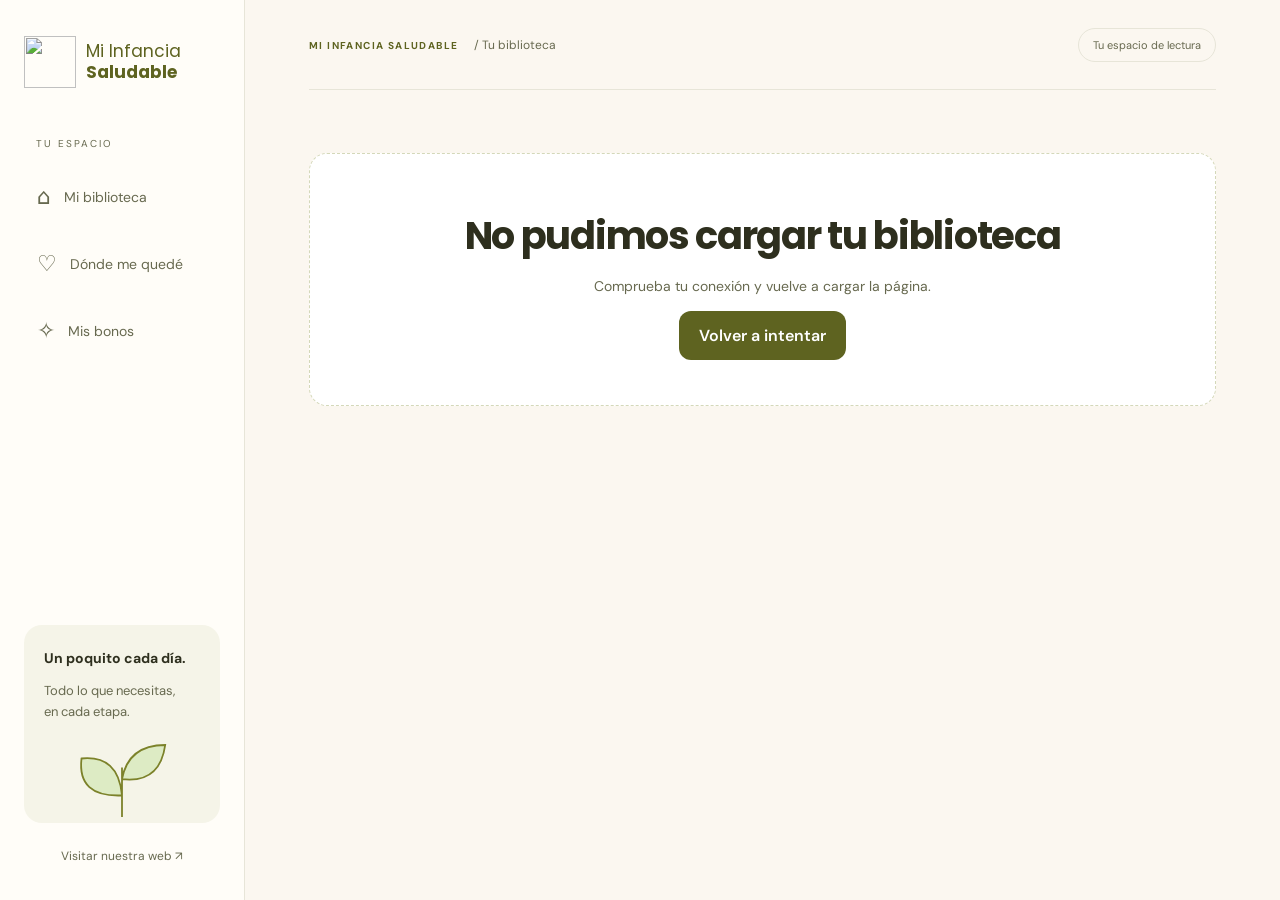
==== portal/index.html @ 3d2889b4 "Add responsive ebook library and saved reading pages" ====
<!doctype html>
<html lang="es"><head><meta charset="utf-8"><meta name="viewport" content="width=device-width,initial-scale=1,viewport-fit=cover"><meta name="theme-color" content="#5e6320"><title>Mi biblioteca · Mi Infancia Saludable</title><link rel="stylesheet" href="style.css"><script src="app.js" defer></script></head>
<body><a class="skip" href="#main">Ir al contenido</a><aside class="sidebar"><a class="brand" href="#inicio"><img src="logo.webp" alt=""><span>Mi Infancia<br><strong>Saludable</strong></span></a><p class="nav-label">TU ESPACIO</p><nav aria-label="Principal"><a href="#inicio" data-nav="inicio">⌂ <span>Mi biblioteca</span></a><a href="#guardados" data-nav="guardados">♡ <span>Dónde me quedé</span></a><a href="#bonos" data-nav="bonos">✧ <span>Mis bonos</span></a></nav><div class="sidebar-note"><span>Un poquito cada día.</span><p>Todo lo que necesitas,<br>en cada etapa.</p><svg viewBox="0 0 130 100" aria-hidden="true"><path d="M65 90V35M65 66Q15 68 20 25Q61 21 65 66M65 48Q107 53 113 10Q72 10 65 48" fill="#ddebc4" stroke="#7c822a" stroke-width="2"/></svg></div><a class="web-link" href="https://www.minfanciasaludable.com/" target="_blank" rel="noopener">Visitar nuestra web ↗</a></aside>
<main id="main"><header class="topbar"><span class="crumb">MI INFANCIA SALUDABLE <span>/ Tu biblioteca</span></span><span class="pill">Tu espacio de lectura</span></header><section id="dashboard"></section></main>
<nav class="bottom-nav" aria-label="Navegación móvil"><a href="#inicio" data-nav="inicio">⌂<span>Biblioteca</span></a><a href="#guardados" data-nav="guardados">♡<span>Dónde me quedé</span></a><a href="#bonos" data-nav="bonos">✧<span>Bonos</span></a></nav>
<section id="reader" hidden aria-label="Lector de ebooks"><header class="reader-head"><button id="close-reader" class="round" aria-label="Volver a mi biblioteca">←</button><div><strong id="reader-title"></strong><p id="reader-subtitle"></p></div><button id="zoom" class="round" aria-label="Ampliar página">＋</button></header><div class="reader-options"><label>Buscar en este material<input id="book-search" type="search" placeholder="Ingrediente, receta o tema…"></label><div id="search-results" aria-live="polite"></div></div><div id="page-stage"><div id="page-status" role="status">Cargando página…</div><img id="page-image" alt="" draggable="false"><details id="accessible-text"><summary>Ver texto de esta página</summary><div></div></details></div><footer class="reader-controls"><div class="page-nav"><button id="prev" class="round" aria-label="Página anterior">←</button><label>Página <input id="page-number" type="number" min="1" aria-label="Ir a la página"> <span id="page-total"></span></label><button id="next" class="round" aria-label="Página siguiente">→</button></div><button id="save-page" class="primary">♡ Marcar esta página</button><div class="reader-progress"><span></span></div></footer></section><div id="toast" role="status" aria-live="polite"></div></body></html>
---- portal/style.css ----
@import url('https://fonts.googleapis.com/css2?family=DM+Sans:wght@400;500;600;700&family=Poppins:wght@500;600;700&display=swap');
:root{--cream:#fbf7f0;--olive:#5e6320;--ink:#2e2f1e;--muted:#67694f;--line:#e7e5d8;--coral:#f87c5a;--white:#fff;--shadow:0 8px 30px #2e2f1e08}*{box-sizing:border-box}html{scroll-behavior:smooth}body{margin:0;background:var(--cream);color:var(--ink);font-family:'DM Sans',system-ui,sans-serif;font-size:16px}a{color:inherit;text-decoration:none}button,input,summary{font:inherit}button,a,summary{-webkit-tap-highlight-color:transparent}button,summary{cursor:pointer}button{border:0}button:focus-visible,a:focus-visible,input:focus-visible,summary:focus-visible{outline:3px solid var(--coral);outline-offset:4px}button:disabled{opacity:.4;cursor:default}.skip{position:fixed;top:-90px;padding:12px;background:white;z-index:100}.skip:focus{top:0}.sidebar{width:245px;position:fixed;inset:0 auto 0 0;background:#fffdf8;border-right:1px solid var(--line);padding:36px 24px;display:flex;flex-direction:column}.brand{display:flex;align-items:center;gap:10px;font-size:17px;line-height:1.25;color:var(--olive);font-family:Poppins,sans-serif}.brand img{width:52px;height:52px;object-fit:contain}.nav-label{font-size:10px;letter-spacing:2px;color:var(--muted);margin:48px 12px 15px}.sidebar nav{display:grid;gap:8px}.sidebar nav a{display:flex;align-items:center;gap:13px;padding:15px 13px;border-radius:12px;font-size:22px;color:var(--muted)}.sidebar nav a span{font-size:14px}.sidebar nav a.active{background:#eef0dc;color:var(--olive);font-weight:700}.sidebar-note{background:#f5f4e8;border-radius:18px;margin-top:auto;padding:22px 20px;overflow:hidden}.sidebar-note span{font-weight:700;font-size:14px}.sidebar-note p{font-size:13px;color:var(--muted);line-height:1.6}.sidebar-note svg{height:90px;width:130px;display:block;margin:0 auto -25px}.web-link{font-size:12px;text-align:center;color:var(--muted);margin-top:25px}main{margin-left:245px;padding:0 5%;max-width:1570px}.topbar{height:90px;border-bottom:1px solid var(--line);display:flex;justify-content:space-between;align-items:center;gap:10px}.crumb{font-size:10px;font-weight:700;letter-spacing:1.4px;color:var(--olive)}.crumb span{font-size:12px;letter-spacing:0;color:var(--muted);font-weight:400;margin-left:12px}.pill{border:1px solid var(--line);border-radius:30px;padding:9px 14px;font-size:11px;color:var(--muted)}#dashboard{padding:38px 0 60px}.eyebrow{font-size:11px;color:var(--olive);font-weight:700;letter-spacing:2px}h1,h2,h3{font-family:Poppins,system-ui,sans-serif}h1{font-size:clamp(27px,3vw,40px);line-height:1.3;letter-spacing:-1.3px;margin:12px 0}h2{font-size:22px;letter-spacing:-.6px;margin:0}p{line-height:1.6}.intro{margin:0;color:var(--muted);max-width:660px}.welcome{display:flex;justify-content:space-between;align-items:center;margin-bottom:28px}.welcome-badge{display:grid;place-items:center;border-radius:50%;width:80px;height:80px;background:#eaf0d9;color:var(--olive);font-size:35px}.resume{background:#eef0dc;border:1px solid #dfe2c1;padding:24px 28px;border-radius:20px;display:flex;align-items:center;gap:20px;margin:28px 0 34px}.resume-icon{width:48px;height:48px;border-radius:14px;background:#fffdf6;display:grid;place-items:center;font-size:26px;flex:none;color:var(--olive)}.resume-copy{flex:1}.resume-copy strong{font-family:Poppins;font-size:16px}.resume-copy p{font-size:13px;color:var(--muted);margin:4px 0}.primary{background:var(--olive);color:white;border-radius:12px;padding:14px 20px;min-height:48px;font-weight:600}.primary:hover{background:#747a2a}.section-head{display:flex;justify-content:space-between;align-items:center;gap:16px;margin:36px 0 20px}.section-head p{font-size:13px;margin:6px 0;color:var(--muted)}.small-count{color:var(--muted);font-size:12px}.search{width:100%;border:1px solid var(--line);background:#fffdf9;border-radius:13px;padding:14px 16px;margin-bottom:20px;min-height:48px}.stage-grid{display:grid;grid-template-columns:repeat(2,minmax(0,1fr));gap:18px}.stage{background:white;border:1px solid var(--line);border-radius:18px;box-shadow:var(--shadow);overflow:hidden}.stage summary{display:flex;align-items:center;gap:16px;padding:22px;list-style:none;min-height:120px}.stage summary::-webkit-details-marker{display:none}.stage-icon{display:grid;place-items:center;width:58px;height:67px;border-radius:14px;flex:none;background:var(--tint);color:var(--olive);font-size:24px}.stage summary .summary-copy{flex:1}.stage h3{font-size:17px;margin:0 0 4px;letter-spacing:-.4px}.stage .description{font-size:12px;margin:0;color:var(--muted)}.stage .metadata{font-size:10px;color:var(--muted);margin:10px 0 0;letter-spacing:.4px}.chevron{color:var(--olive);transition:transform .2s}.stage[open] .chevron{transform:rotate(180deg)}.parts{padding:0 20px 16px;border-top:1px solid #f3f1e8}.part{width:100%;display:flex;align-items:center;gap:12px;text-align:left;padding:14px 0;background:transparent;border-bottom:1px solid #f2f1e8;color:var(--ink);min-height:60px}.part:last-child{border:0}.part img{width:36px;height:46px;object-fit:cover;border-radius:4px;border:1px solid var(--line)}.part-copy{flex:1}.part small{display:block;margin-top:3px;color:var(--muted);font-size:11px}.part .open-label{font-size:12px;color:var(--olive);font-weight:600}.bonus-grid{display:grid;grid-template-columns:1fr 1fr;gap:18px}.bonus{position:relative;display:flex;gap:20px;align-items:center;text-align:left;border-radius:18px;padding:25px;min-height:160px;background:#fff0e6;border:1px solid #f1dfd3;color:var(--ink)}.bonus:nth-child(2){background:#f2efdf;border-color:#e4e1cc}.bonus .bonus-symbol{font-size:42px}.bonus h3{font-size:18px;margin:7px 0}.bonus p{font-size:12px;color:var(--muted);margin:0}.bonus .eyebrow{font-size:9px;color:#925239}.bonus .bonus-action{display:block;font-size:12px;margin-top:13px;color:var(--olive);font-weight:700}.footnote{font-size:11px;color:var(--muted);border-top:1px solid var(--line);margin-top:38px;padding-top:20px}.empty{background:white;border:1px dashed #d4d8b9;border-radius:18px;text-align:center;padding:45px 25px;margin:25px 0}.empty p{color:var(--muted);font-size:14px}.saved-list{display:grid;gap:14px;margin:25px 0}.saved-card{display:flex;align-items:center;gap:16px;padding:18px;background:white;border:1px solid var(--line);border-radius:16px}.saved-card img{width:52px;height:68px;object-fit:cover;border-radius:6px}.saved-card .saved-copy{flex:1}.saved-card h3{font-size:15px;margin:0}.saved-card p{font-size:12px;margin:5px 0;color:var(--muted)}.remove{background:transparent;color:var(--muted);padding:12px}.bottom-nav{display:none}[hidden]{display:none!important}#reader{position:fixed;inset:0;background:#eeede5;z-index:30;display:flex;flex-direction:column}.reader-head{background:#fffdf8;min-height:75px;display:flex;align-items:center;gap:15px;padding:12px max(20px,calc((100vw - 950px)/2));border-bottom:1px solid var(--line)}.reader-head>div{flex:1}.reader-head strong{font-family:Poppins;font-size:16px}.reader-head p{margin:3px 0;font-size:12px;color:var(--muted)}.round{height:46px;min-width:46px;border-radius:12px;background:#f3f3e5;color:var(--olive);font-size:22px}.reader-options{width:min(950px,100%);margin:auto;padding:12px 20px;background:#eeede5}.reader-options label{display:flex;align-items:center;gap:14px;font-size:11px;color:var(--muted)}.reader-options input{flex:1;min-width:0;border:1px solid var(--line);border-radius:10px;background:white;padding:10px}.reader-options #search-results{max-height:150px;overflow:auto;display:flex;gap:6px;flex-wrap:wrap}.search-result{background:white;color:var(--olive);border-radius:6px;padding:9px;font-size:12px;margin-top:5px;text-align:left}#page-stage{flex:1;overflow:auto;overscroll-behavior:contain;text-align:center;padding:12px 16px 30px;position:relative}#page-image{width:min(100%,760px);height:auto;box-shadow:0 8px 35px #2e2f1e18;background:white}#page-stage.zoomed #page-image{width:1300px;max-width:none}#page-status{font-size:13px;color:var(--muted);padding:12px}#accessible-text{max-width:760px;margin:20px auto;text-align:left;background:#fffdf8;padding:15px;border-radius:12px}#accessible-text summary{font-size:12px;color:var(--olive)}#accessible-text div{white-space:pre-wrap;font-size:16px;line-height:1.7;margin-top:15px}.reader-controls{background:#fffdf8;padding:12px 20px calc(12px + env(safe-area-inset-bottom));display:flex;gap:20px;align-items:center;justify-content:center;position:relative;box-shadow:0 -4px 18px #2e2f1e07}.page-nav{display:flex;align-items:center;gap:14px}.page-nav label{font-size:12px;color:var(--muted);white-space:nowrap}.page-nav input{width:55px;padding:10px 4px;text-align:center;border:1px solid var(--line);border-radius:8px;color:var(--ink);font-weight:700}.reader-progress{position:absolute;height:3px;top:0;left:0;right:0;background:#e1e4ce}.reader-progress span{display:block;height:100%;background:var(--olive);transition:width .2s}#toast{position:fixed;bottom:100px;left:50%;transform:translateX(-50%);background:var(--ink);color:white;border-radius:12px;padding:14px 20px;font-size:13px;z-index:60;opacity:0;pointer-events:none;transition:opacity .2s;max-width:90vw}#toast.visible{opacity:1}.highlight-note{font-size:11px;color:var(--muted);margin:0 0 15px}
@media(min-width:1450px){.stage-grid{grid-template-columns:repeat(3,minmax(0,1fr))}}@media(max-width:1000px){.sidebar{width:210px;padding:30px 18px}main{margin-left:210px;padding:0 4%}.stage summary{padding:17px;gap:12px}.stage-icon{width:45px;height:56px}.stage h3{font-size:16px}.bonus{padding:20px;gap:12px}.bonus-symbol{display:none}.resume{padding:22px;gap:12px}}@media(max-width:700px){.sidebar{display:none}main{margin:0;padding:0 20px}.topbar{height:65px}.crumb{font-size:9px}.crumb span{display:none}.pill{font-size:9px;padding:7px 10px}#dashboard{padding:26px 0 95px}.welcome{margin-bottom:18px}.welcome-badge{width:52px;height:52px;font-size:25px;margin-left:12px;flex:none}h1{font-size:29px;letter-spacing:-1px}.intro{font-size:14px}.eyebrow{font-size:9px}.resume{padding:18px;margin:24px 0 27px;flex-wrap:wrap;border-radius:16px;gap:12px}.resume-icon{width:40px;height:40px}.resume-copy{min-width:180px}.resume-copy strong{font-size:14px}.resume .primary{width:100%;min-height:46px}.section-head{margin:28px 0 18px}h2{font-size:20px}.section-head p{font-size:12px}.small-count{font-size:10px}.stage-grid{grid-template-columns:1fr;gap:12px}.stage summary{min-height:108px;padding:18px}.stage-icon{width:54px;height:64px;font-size:25px}.stage h3{font-size:18px}.stage .description{font-size:13px}.stage .metadata{font-size:10px;margin-top:7px}.bonus-grid{grid-template-columns:1fr;gap:12px}.bonus{min-height:140px;padding:22px}.bonus .bonus-symbol{display:block;font-size:35px}.bottom-nav{position:fixed;inset:auto 0 0;display:flex;justify-content:space-around;background:#fffdf8ef;backdrop-filter:blur(15px);border-top:1px solid var(--line);padding:9px 10px calc(9px + env(safe-area-inset-bottom));z-index:20}.bottom-nav a{display:grid;justify-items:center;gap:3px;font-size:24px;color:var(--muted);min-width:80px;padding:4px}.bottom-nav span{font-size:10px}.bottom-nav a.active{color:var(--olive);font-weight:700}.saved-card{padding:14px;gap:10px;flex-wrap:wrap}.saved-card .primary{padding:12px;font-size:12px}.reader-head{padding:12px 15px;gap:10px;min-height:72px}.reader-head strong{font-size:14px}.reader-head p{font-size:10px}.reader-options{padding:9px 15px}.reader-options label{font-size:0}.reader-options input{font-size:13px;min-height:40px}#page-stage{padding:8px 6px 20px}.reader-controls{padding:12px 16px calc(12px + env(safe-area-inset-bottom));display:grid;gap:10px}.page-nav{justify-content:center;gap:20px}.reader-controls .primary{min-width:260px;font-size:13px}.footnote{font-size:10px}.search{font-size:14px}}
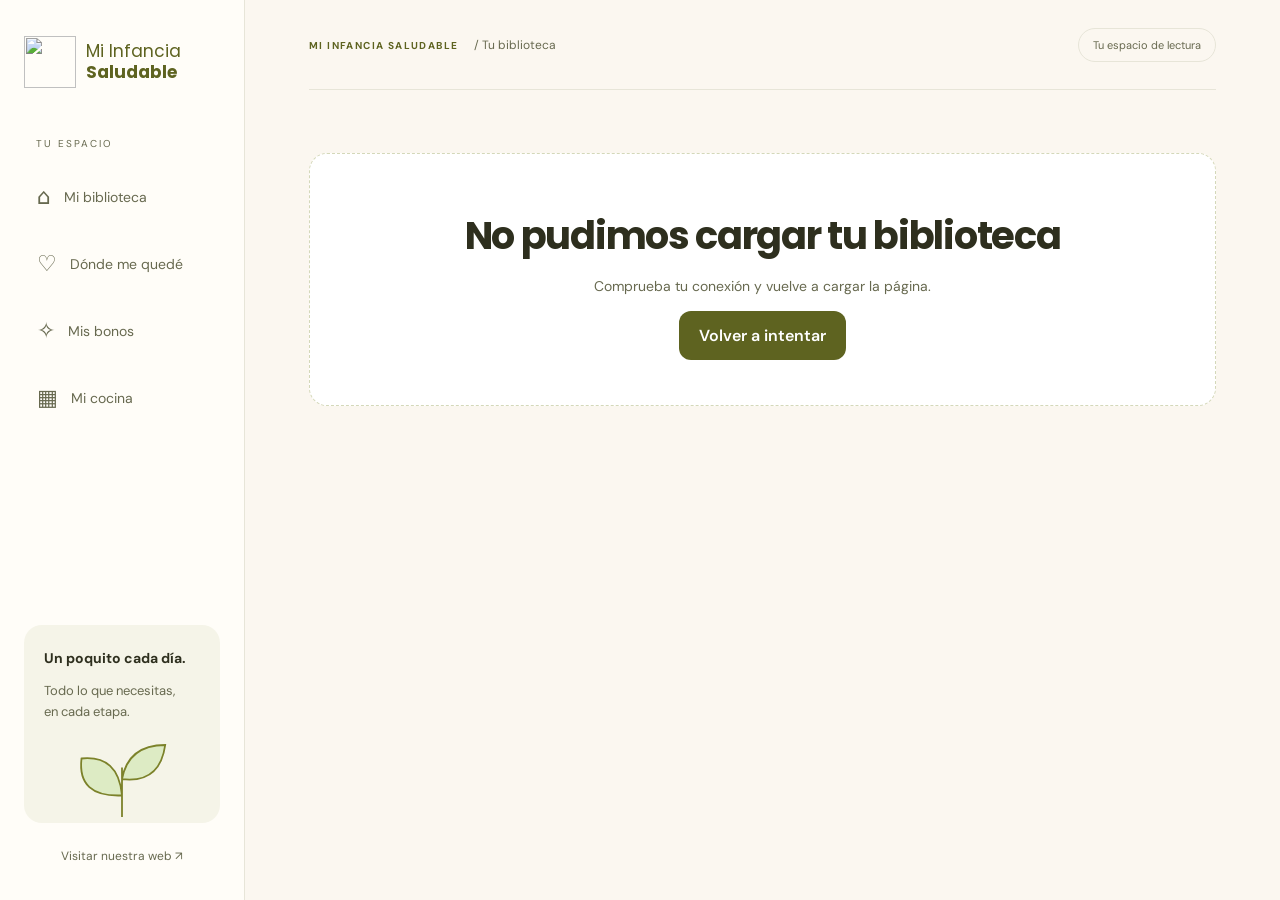
==== commit 4262a729: "Add cooking portion calculator and consolidated shopping list without prices" ====
--- a/portal/index.html
+++ b/portal/index.html
@@ -1,6 +1,6 @@
 <!doctype html>
-<html lang="es"><head><meta charset="utf-8"><meta name="viewport" content="width=device-width,initial-scale=1,viewport-fit=cover"><meta name="theme-color" content="#5e6320"><title>Mi biblioteca · Mi Infancia Saludable</title><link rel="stylesheet" href="style.css"><script src="app.js" defer></script></head>
-<body><a class="skip" href="#main">Ir al contenido</a><aside class="sidebar"><a class="brand" href="#inicio"><img src="logo.webp" alt=""><span>Mi Infancia<br><strong>Saludable</strong></span></a><p class="nav-label">TU ESPACIO</p><nav aria-label="Principal"><a href="#inicio" data-nav="inicio">⌂ <span>Mi biblioteca</span></a><a href="#guardados" data-nav="guardados">♡ <span>Dónde me quedé</span></a><a href="#bonos" data-nav="bonos">✧ <span>Mis bonos</span></a></nav><div class="sidebar-note"><span>Un poquito cada día.</span><p>Todo lo que necesitas,<br>en cada etapa.</p><svg viewBox="0 0 130 100" aria-hidden="true"><path d="M65 90V35M65 66Q15 68 20 25Q61 21 65 66M65 48Q107 53 113 10Q72 10 65 48" fill="#ddebc4" stroke="#7c822a" stroke-width="2"/></svg></div><a class="web-link" href="https://www.minfanciasaludable.com/" target="_blank" rel="noopener">Visitar nuestra web ↗</a></aside>
+<html lang="es"><head><meta charset="utf-8"><meta name="viewport" content="width=device-width,initial-scale=1,viewport-fit=cover"><meta name="theme-color" content="#5e6320"><title>Mi biblioteca · Mi Infancia Saludable</title><link rel="stylesheet" href="style.css"><link rel="stylesheet" href="kitchen.css"><script src="app.js" defer></script></head>
+<body><a class="skip" href="#main">Ir al contenido</a><aside class="sidebar"><a class="brand" href="#inicio"><img src="logo.webp" alt=""><span>Mi Infancia<br><strong>Saludable</strong></span></a><p class="nav-label">TU ESPACIO</p><nav aria-label="Principal"><a href="#inicio" data-nav="inicio">⌂ <span>Mi biblioteca</span></a><a href="#guardados" data-nav="guardados">♡ <span>Dónde me quedé</span></a><a href="#bonos" data-nav="bonos">✧ <span>Mis bonos</span></a><a href="#cocina" data-nav="cocina">▦ <span>Mi cocina</span></a></nav><div class="sidebar-note"><span>Un poquito cada día.</span><p>Todo lo que necesitas,<br>en cada etapa.</p><svg viewBox="0 0 130 100" aria-hidden="true"><path d="M65 90V35M65 66Q15 68 20 25Q61 21 65 66M65 48Q107 53 113 10Q72 10 65 48" fill="#ddebc4" stroke="#7c822a" stroke-width="2"/></svg></div><a class="web-link" href="https://www.minfanciasaludable.com/" target="_blank" rel="noopener">Visitar nuestra web ↗</a></aside>
 <main id="main"><header class="topbar"><span class="crumb">MI INFANCIA SALUDABLE <span>/ Tu biblioteca</span></span><span class="pill">Tu espacio de lectura</span></header><section id="dashboard"></section></main>
-<nav class="bottom-nav" aria-label="Navegación móvil"><a href="#inicio" data-nav="inicio">⌂<span>Biblioteca</span></a><a href="#guardados" data-nav="guardados">♡<span>Dónde me quedé</span></a><a href="#bonos" data-nav="bonos">✧<span>Bonos</span></a></nav>
+<nav class="bottom-nav" aria-label="Navegación móvil"><a href="#inicio" data-nav="inicio">⌂<span>Biblioteca</span></a><a href="#guardados" data-nav="guardados">♡<span>Dónde me quedé</span></a><a href="#bonos" data-nav="bonos">✧<span>Bonos</span></a><a href="#cocina" data-nav="cocina">▦<span>Mi cocina</span></a></nav>
 <section id="reader" hidden aria-label="Lector de ebooks"><header class="reader-head"><button id="close-reader" class="round" aria-label="Volver a mi biblioteca">←</button><div><strong id="reader-title"></strong><p id="reader-subtitle"></p></div><button id="zoom" class="round" aria-label="Ampliar página">＋</button></header><div class="reader-options"><label>Buscar en este material<input id="book-search" type="search" placeholder="Ingrediente, receta o tema…"></label><div id="search-results" aria-live="polite"></div></div><div id="page-stage"><div id="page-status" role="status">Cargando página…</div><img id="page-image" alt="" draggable="false"><details id="accessible-text"><summary>Ver texto de esta página</summary><div></div></details></div><footer class="reader-controls"><div class="page-nav"><button id="prev" class="round" aria-label="Página anterior">←</button><label>Página <input id="page-number" type="number" min="1" aria-label="Ir a la página"> <span id="page-total"></span></label><button id="next" class="round" aria-label="Página siguiente">→</button></div><button id="save-page" class="primary">♡ Marcar esta página</button><div class="reader-progress"><span></span></div></footer></section><div id="toast" role="status" aria-live="polite"></div></body></html>
--- a/portal/kitchen.css
+++ b/portal/kitchen.css
@@ -0,0 +1,2 @@
+.kitchen-entry{display:flex;gap:18px;align-items:center;background:#eef0dc;border:1px solid #dfe2c1;border-radius:18px;padding:22px;margin-top:26px}.kitchen-entry>span{font-size:32px;color:var(--olive)}.kitchen-entry>div{flex:1}.kitchen-entry strong{font-family:Poppins;font-size:17px}.kitchen-entry p{font-size:13px;color:var(--muted);margin:4px 0}.kitchen-entry b{font-size:24px;color:var(--olive)}.kitchen-layout{display:grid;grid-template-columns:minmax(0,1.15fr) minmax(0,1fr);gap:22px;margin-top:30px;align-items:start}.kitchen-card{background:#fffdf9;border:1px solid var(--line);border-radius:20px;padding:25px;box-shadow:var(--shadow);min-width:0}.kitchen-step{display:flex;align-items:center;gap:12px;margin-bottom:20px}.kitchen-step>span{display:grid;place-items:center;width:30px;height:30px;border-radius:50%;background:#eef0dc;color:var(--olive);font-size:12px;font-weight:700;flex:none}.kitchen-step h2{font-size:18px;line-height:1.4}.kitchen-filters{display:grid;grid-template-columns:1fr 1.4fr;gap:12px}.kitchen-layout label,.kitchen-label{font-size:12px;font-weight:600;color:var(--muted);display:block}.kitchen-layout select,.kitchen-layout input:not([type=checkbox]){width:100%;display:block;margin-top:8px;border:1px solid #dcded1;background:white;border-radius:10px;padding:12px;color:var(--ink);min-height:48px;font:inherit;font-size:14px}.kitchen-label{margin-top:16px}.kitchen-help{font-size:12px;color:var(--muted);line-height:1.7;margin:12px 0}.recipe-heading{border-top:1px solid var(--line);padding-top:20px;margin-top:20px}.recipe-heading h3{font-size:19px;line-height:1.5;margin:0 0 12px}.recipe-heading .pill{display:inline-block;padding:5px 10px;font-size:10px}.kitchen-numbers{display:grid;grid-template-columns:1fr 1fr;gap:14px;margin-top:18px}.kitchen-numbers label{line-height:1.6}.kitchen-numbers input{font-size:22px!important;font-weight:600!important;color:var(--olive)!important}.amount-head{border-radius:12px;background:#eef0dc;padding:14px 16px;margin-top:22px;line-height:1.6}.amount-head strong{font-size:13px}.amount-head small{display:block;color:var(--muted);font-size:11px}.ingredient-list{list-style:none;padding:0;margin:10px 0 20px}.ingredient-list li{font-size:14px;padding:12px 5px;border-bottom:1px solid #eeeade;line-height:1.6;overflow-wrap:anywhere}.ingredient-list small{display:block;font-size:10px;color:var(--muted)}.kitchen-actions{display:flex;gap:10px;flex-wrap:wrap;margin:20px 0 0}.kitchen-actions button{flex:1;font-size:12px;min-height:48px}.secondary{background:transparent;color:var(--olive);border:1px solid #dfe2c1;border-radius:12px;padding:12px;font-weight:600}.secondary:hover{background:#eef0dc}.recipe-notes{border-top:1px solid var(--line);margin-top:25px;padding-top:18px}.recipe-notes summary{font-size:12px;color:var(--olive);font-weight:600;min-height:36px}.recipe-notes p{font-size:12px;line-height:1.8;color:var(--muted)}.recipe-notes h4{font-size:13px;margin:12px 0}.kitchen-empty{padding:24px 10px;text-align:center;background:#f5f4e8;border-radius:12px;color:var(--muted);margin:20px 0;font-size:13px;line-height:1.8}.kitchen-empty>span{font-size:28px;color:var(--olive)}.plan-recipes{margin-top:16px}.plan-recipe{display:flex;gap:12px;align-items:center;padding:14px 0;border-bottom:1px solid var(--line)}.plan-recipe>span{flex:1}.plan-recipe strong{display:block;font-size:12px;line-height:1.6}.plan-recipe small{display:block;font-size:11px;color:var(--muted);margin-top:5px}.plan-recipe .round{background:#f8eee6;min-width:40px;height:40px;font-size:20px;color:#925239}.shopping-row{display:flex!important;align-items:flex-start;gap:12px;border-bottom:1px solid #eeeade;padding:13px 0;line-height:1.7;font-size:13px!important;font-weight:400!important;color:var(--ink)!important;cursor:pointer}.shopping-row input{flex:none;accent-color:var(--olive);width:22px;height:22px;margin:2px 0;cursor:pointer}.shopping-row:has(input:checked) span{text-decoration:line-through;color:var(--muted);opacity:.65}.shopping-row span{overflow-wrap:anywhere}.unmeasured-title{font-size:14px;line-height:1.7;margin:25px 0 5px}.kitchen-error{background:#fff0e6;color:#925239;padding:15px;border-radius:12px;font-size:12px;line-height:1.6}.kitchen-plan .kitchen-actions{position:sticky;bottom:10px}
+@media(max-width:1150px){.kitchen-layout{grid-template-columns:1fr}.kitchen-card{padding:24px}.kitchen-plan .kitchen-actions{position:static}}@media(max-width:700px){.kitchen-layout{margin-top:25px;gap:18px}.kitchen-card{padding:20px 16px;border-radius:16px}.kitchen-step h2{font-size:17px}.kitchen-filters{grid-template-columns:1fr}.kitchen-numbers{gap:12px}.kitchen-actions{flex-direction:column}.kitchen-actions button{width:100%}.kitchen-entry{padding:18px;gap:14px}.kitchen-entry strong{font-size:15px}.kitchen-entry p{font-size:12px}.bottom-nav a{min-width:0;flex:1}.bottom-nav span{font-size:9px}.shopping-row{min-height:52px}.kitchen-help{font-size:12px}}
